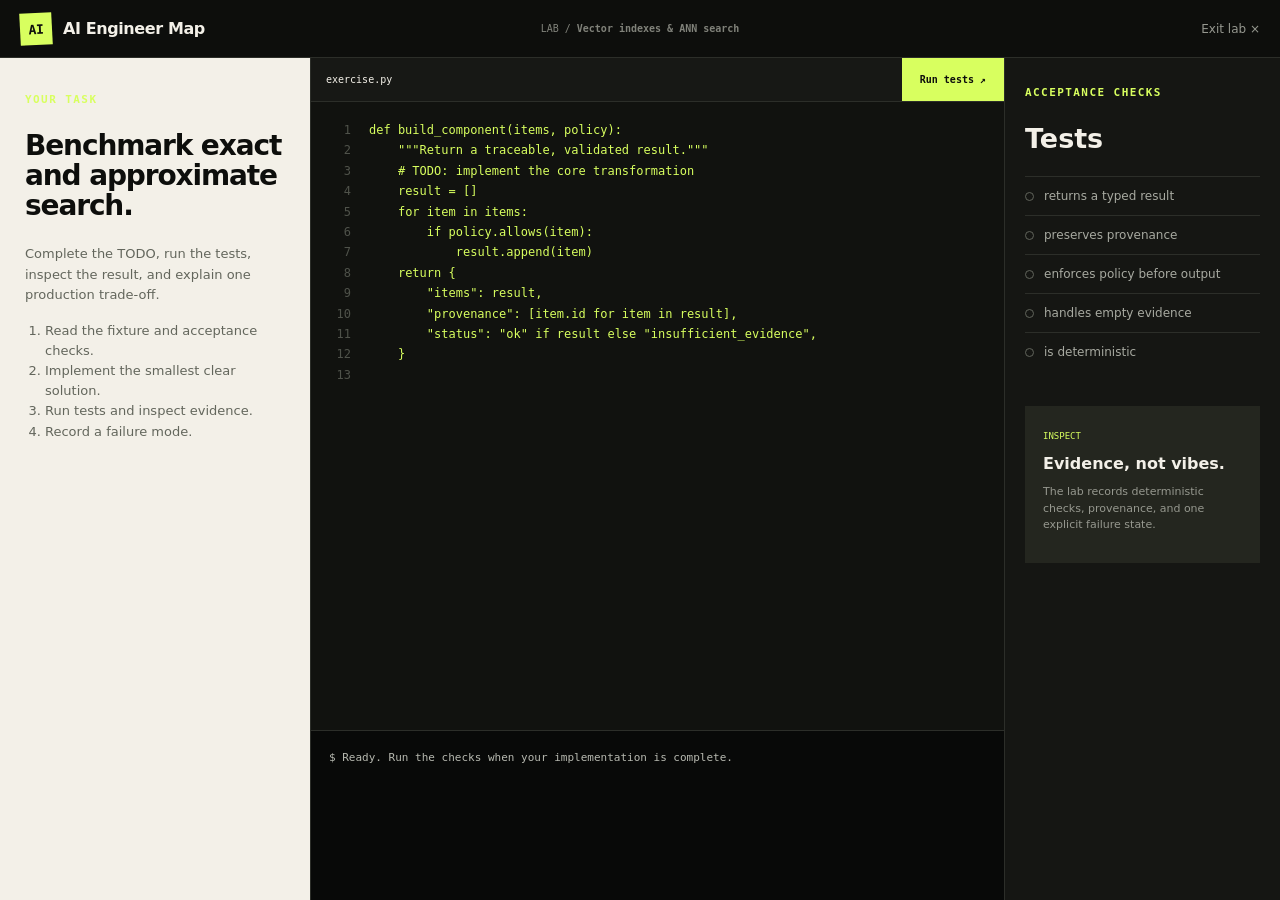
==== lab.html @ 0a9051d2 "feat: implement complete AI engineer learning experience" ====
<!doctype html><html lang="en"><head><meta charset="UTF-8"><meta name="viewport" content="width=device-width,initial-scale=1"><title>Lab · AI Engineer Map</title><link rel="stylesheet" href="assets/styles.css"><script type="module" src="assets/app.js"></script></head><body data-page="lab" class="lab-body">
<header class="lab-header"><a class="brand" href="index.html"><span class="brand-mark">AI</span><span>AI Engineer Map</span></a><span class="lab-name">LAB / <b id="lab-title">Loading…</b></span><a href="roadmap.html">Exit lab ×</a></header>
<main class="lab-workspace"><aside id="lab-task" class="lab-task"></aside><section class="editor-panel"><div class="panel-bar"><span>exercise.py</span><button id="run-tests">Run tests ↗</button></div><div class="editor-body"><div class="line-numbers">1<br>2<br>3<br>4<br>5<br>6<br>7<br>8<br>9<br>10<br>11<br>12<br>13</div><textarea id="code-editor" spellcheck="false" aria-label="Exercise code"></textarea></div><pre id="terminal" class="terminal">$ Ready. Run the checks when your implementation is complete.</pre></section><aside class="test-panel"><p class="overline">Acceptance checks</p><h2>Tests</h2><ul id="test-list"></ul><div class="evidence-card"><span>INSPECT</span><b>Evidence, not vibes.</b><p>The lab records deterministic checks, provenance, and one explicit failure state.</p></div></aside></main>
</body></html>
---- assets/styles.css ----
:root{--ink:#0d0e0c;--paper:#f3f0e8;--paper2:#e8e5dc;--acid:#d8ff5f;--muted:#96988f;--line:#2c2e29;--dark2:#161714;--coral:#ff826d;--mono:ui-monospace,SFMono-Regular,Menlo,Consolas,monospace;--sans:Inter,ui-sans-serif,system-ui,-apple-system,BlinkMacSystemFont,"Segoe UI",sans-serif;color-scheme:dark;font-family:var(--sans)}
*{box-sizing:border-box}html{scroll-behavior:smooth}body{margin:0;min-width:320px;background:var(--ink);color:var(--paper)}a{color:inherit}button,input,textarea{font:inherit}.overline,.sidebar-label{margin:0 0 18px;color:var(--acid);font:700 11px/1.3 var(--mono);letter-spacing:.13em;text-transform:uppercase}.overline.dark{color:#627523}.muted{color:#76786f}.reviewed{color:#74776d!important;font:11px var(--mono)}
.site-header{height:66px;position:sticky;top:0;z-index:50;display:flex;align-items:center;justify-content:space-between;padding:0 clamp(18px,4vw,64px);background:rgba(13,14,12,.94);border-bottom:1px solid var(--line);backdrop-filter:blur(16px)}.brand{display:flex;align-items:center;gap:11px;text-decoration:none;font-weight:760;letter-spacing:-.025em}.brand-mark{width:32px;height:32px;display:grid;place-items:center;background:var(--acid);color:var(--ink);font:900 13px var(--mono);transform:rotate(-3deg)}.site-header nav{display:flex;gap:28px}.site-header nav a{color:#a7a99f;text-decoration:none;font-size:13px}.site-header nav a:hover,.site-header nav a.active{color:var(--paper)}.menu-button{display:none;border:1px solid var(--line);background:transparent;color:var(--paper);padding:7px 10px}
.button{display:inline-flex;align-items:center;justify-content:center;min-height:46px;padding:0 19px;border:1px solid #373933;background:transparent;color:inherit;text-decoration:none;font-size:13px;font-weight:750;cursor:pointer}.button.primary{background:var(--acid);border-color:var(--acid);color:var(--ink)}.button.ghost:hover{border-color:#72756b}.button.wide{width:100%;margin-top:10px}.text-link{display:inline-block;margin-top:32px;font-weight:750;text-underline-offset:5px}
/* landing */
.hero{min-height:750px;padding:clamp(80px,10vw,135px) clamp(20px,7vw,108px) 60px;overflow:hidden}.hero-grid{display:grid;grid-template-columns:minmax(0,1.4fr) minmax(330px,.6fr);gap:50px;align-items:center}.hero h1{max-width:950px;margin:0;font-size:clamp(54px,7.6vw,112px);line-height:.89;letter-spacing:-.075em}.hero h1 em{font-style:normal;color:#93958d;font-weight:520}.hero-copy{max-width:690px;margin:34px 0 0;color:#adafa6;font-size:clamp(17px,2vw,22px);line-height:1.56}.hero-actions{display:flex;gap:10px;flex-wrap:wrap;margin-top:35px}.hero-orbit{aspect-ratio:1;position:relative;display:grid;place-items:center;border:1px solid #353730;border-radius:50%;animation:float 8s ease-in-out infinite}.hero-orbit:before,.hero-orbit:after{content:"";position:absolute;border:1px solid #2a2c27;border-radius:50%;inset:18%}.hero-orbit:after{inset:36%;background:var(--acid);border:0}.hero-orbit strong{position:relative;z-index:1;color:var(--ink);font:900 18px var(--mono)}.hero-orbit span{position:absolute;color:#7f8179;font:10px var(--mono);letter-spacing:.12em}.hero-orbit span:nth-child(1){top:5%}.hero-orbit span:nth-child(2){right:-2%;top:48%}.hero-orbit span:nth-child(4){bottom:5%}.hero-orbit span:nth-child(5){left:-2%;top:48%}@keyframes float{50%{transform:translateY(-9px) rotate(2deg)}}.stats{display:grid;grid-template-columns:repeat(4,1fr);gap:20px;margin:95px 0 0;padding:30px 0 0;border-top:1px solid var(--line)}.stats div{display:flex;flex-direction:column}.stats dt{font:750 clamp(28px,4vw,48px)/1 var(--mono)}.stats dd{margin:9px 0 0;color:#777970;font-size:12px}
.home-map{padding:100px clamp(20px,7vw,108px);background:var(--paper);color:var(--ink)}.home-map>header{display:grid;grid-template-columns:1.2fr .8fr;column-gap:80px}.home-map h2,.learning-contract h2{margin:0;font-size:clamp(42px,5.5vw,76px);line-height:.95;letter-spacing:-.06em}.home-map>header>p:last-child{margin:35px 0 0;color:#666960;font-size:17px;line-height:1.6}.track-preview{margin-top:62px;border-top:1px solid #b9bbb2}.preview-row{display:grid;grid-template-columns:55px 1fr auto;align-items:center;gap:20px;padding:16px 0;border-bottom:1px solid #c9cac2;text-decoration:none}.preview-row:hover{background:#eae7de}.preview-index{font:11px var(--mono);color:#7a7d73}.preview-row b{font-size:18px}.preview-row small{display:block;margin-top:3px;color:#7b7e74}.preview-count{font:12px var(--mono);color:#666a5e}.learning-contract{display:grid;grid-template-columns:.8fr 1.2fr;gap:90px;padding:100px clamp(20px,7vw,108px);background:var(--acid);color:var(--ink)}.learning-contract ol{list-style:none;margin:0;padding:0;border-top:1px solid rgba(13,14,12,.3)}.learning-contract li{display:grid;grid-template-columns:60px 1fr;padding:18px 0;border-bottom:1px solid rgba(13,14,12,.3)}.learning-contract li>span{color:#5d6e23;font:12px var(--mono)}.learning-contract b{font-size:20px}.learning-contract p{margin:5px 0;color:#53602e}footer{display:flex;justify-content:space-between;padding:30px clamp(20px,4vw,64px);color:#797b73;font-size:12px;border-top:1px solid var(--line)}
/* roadmap */
.roadmap-page{min-height:calc(100vh - 66px);background:var(--paper);color:var(--ink)}.roadmap-toolbar{display:grid;grid-template-columns:1fr auto;gap:22px;padding:36px clamp(18px,4vw,58px) 24px;border-bottom:1px solid #cacbc3}.roadmap-toolbar h1{margin:0;font-size:clamp(36px,5vw,66px);line-height:.95;letter-spacing:-.055em}.roadmap-toolbar>div:first-child>p:last-child{max-width:700px;color:#6d7066}.map-progress{min-width:180px;align-self:center}.map-progress span{display:flex;justify-content:space-between;color:#73766c;font:11px var(--mono)}.progress{height:4px;margin-top:10px;background:#d4d3ca;overflow:hidden}.progress i{display:block;height:100%;background:var(--acid);transition:width .3s}.roadmap-toolbar .map-progress .progress i{background:#536619}.search{height:46px;display:flex;align-items:center;gap:9px;padding:0 14px;background:#fff;border:1px solid #c8c9c0}.search input{width:100%;border:0;outline:0;background:transparent;color:var(--ink)}.filter-row{display:flex;gap:7px;flex-wrap:wrap;align-items:center}.chip{padding:8px 10px;border:1px solid #c3c5bb;background:transparent;color:#55584f;font-size:11px;cursor:pointer}.chip[aria-pressed=true]{background:var(--ink);color:var(--paper);border-color:var(--ink)}.check{grid-column:1/-1;color:#66695f;font-size:12px}.check input{accent-color:#5e731b}.roadmap-workspace{display:grid;grid-template-columns:minmax(0,1fr) 335px;align-items:start}.roadmap-grid{display:flex;gap:12px;min-height:680px;padding:24px;overflow-x:auto}.lane{width:230px;min-width:230px}.lane>header{min-height:100px;padding:14px;background:#deddd4;border-top:4px solid var(--track)}.lane>header span{color:#74776d;font:9px var(--mono);text-transform:uppercase}.lane>header h2{margin:10px 0 0;font-size:18px;line-height:1.08}.topic-card{width:100%;min-height:107px;display:flex;flex-direction:column;align-items:flex-start;margin-top:8px;padding:13px;text-align:left;background:#fbfaf4;color:var(--ink);border:1px solid #d0d1c8;cursor:pointer}.topic-card:hover,.topic-card.is-selected{border-color:#1b1c18;box-shadow:inset 3px 0 var(--track)}.topic-card.is-done{background:#eef5d5}.topic-card.is-locked{opacity:.53}.topic-card .topic-status{color:#7d8075;font:8px var(--mono);text-transform:uppercase}.topic-card b{margin:14px 0 8px;font-size:14px;line-height:1.25}.topic-card small{margin-top:auto;color:#7d8075;font:10px var(--mono)}.concept-inspector{position:sticky;top:66px;min-height:calc(100vh - 66px);padding:30px 26px;background:var(--ink);color:var(--paper)}.inspector-top{display:flex;justify-content:space-between;color:#777a71;font:10px var(--mono)}.concept-inspector h2{margin:24px 0 14px;font-size:34px;line-height:1.02;letter-spacing:-.04em}.concept-inspector>p{color:#a6a89f;line-height:1.55}.concept-inspector h3{margin:28px 0 11px;color:#76796f;font:10px var(--mono);text-transform:uppercase;letter-spacing:.1em}.check-list{list-style:none;margin:0;padding:0}.check-list li{padding:7px 0 7px 22px;position:relative;color:#d0cec5;font-size:13px}.check-list li:before{content:"✓";position:absolute;left:0;color:var(--acid)}.mini-links{display:flex;gap:6px;flex-wrap:wrap}.mini-links a,.mini-links span{padding:6px 8px;border:1px solid #3a3c36;color:#b5b7ae;text-decoration:none;font-size:10px}.inspector-actions{display:grid;gap:8px;margin-top:30px}
/* concept */
.three-column{display:grid;grid-template-columns:235px minmax(0,1fr) 270px;min-height:calc(100vh - 66px);background:var(--paper);color:var(--ink)}.track-sidebar{padding:32px 18px;background:var(--ink);color:var(--paper)}.back-link{display:inline-block;margin-bottom:38px;color:#999b92;text-decoration:none;font-size:12px}.sidebar-label{color:#696c63}.track-sidebar nav,.lesson-sidebar nav{display:flex;flex-direction:column}.track-sidebar nav a{display:flex;gap:10px;align-items:center;padding:10px;color:#8e9087;text-decoration:none;font-size:12px}.track-sidebar nav a.active{background:#20211d;color:var(--paper)}.track-sidebar i{width:7px;height:7px;border-radius:50%;background:var(--dot)}.concept-content{max-width:900px;padding:52px clamp(28px,5vw,84px) 100px}.concept-breadcrumb{display:flex;justify-content:space-between;margin-bottom:70px;color:#777a70;font:10px var(--mono)}.concept-breadcrumb a{text-decoration:none}.concept-content h1{max-width:800px;margin:0;font-size:clamp(54px,7vw,94px);line-height:.9;letter-spacing:-.07em}.lede{max-width:760px;margin:27px 0 0;color:#61645b;font-size:20px;line-height:1.58}.mechanism-visual{display:flex;align-items:center;justify-content:center;gap:16px;margin:60px 0;padding:54px 20px;background:#e4e2d9;border:1px solid #cdcec5}.mechanism-visual span{font:9px var(--mono);color:#74776e}.mechanism-visual strong{max-width:240px;padding:18px;background:var(--track);text-align:center}.mechanism-visual i{width:60px;height:1px;background:#999b92}.concept-content section{margin-top:68px}.concept-content section h2,.lesson-article section h2{font-size:32px;letter-spacing:-.04em}.outcome-grid{display:grid;grid-template-columns:repeat(2,1fr);gap:10px}.outcome-grid article{padding:22px;background:#e6e4db}.outcome-grid span{color:#767a6e;font:10px var(--mono)}.outcome-grid p{margin:15px 0 0;font-weight:700}.exercise-callout{padding:22px;border-left:4px solid var(--acid);background:#171815;color:var(--paper)}.exercise-callout span{color:var(--acid);font:9px var(--mono)}.exercise-callout p{font-size:18px}.exercise-callout a{color:var(--acid);font-size:12px}.reference-list{padding-left:20px;line-height:2}.reference-list a{text-underline-offset:4px}.context-rail{padding:52px 22px;border-left:1px solid #d1d1c8}.context-rail>strong{display:block;font:34px var(--mono)}.context-rail h3{margin:36px 0 10px;color:#767a70;font:10px var(--mono);text-transform:uppercase}.rail-link{display:flex;justify-content:space-between;padding:12px 0;border-top:1px solid #d0d1c8;text-decoration:none;font-size:12px}
/* lesson */
.lesson-layout{display:grid;grid-template-columns:235px minmax(0,1fr) 230px;min-height:calc(100vh - 66px);background:var(--paper);color:var(--ink)}.lesson-sidebar{padding:32px 16px;background:#171815;color:var(--paper)}.lesson-sidebar nav a{padding:10px;color:#82857b;text-decoration:none;font-size:11px;line-height:1.3}.lesson-sidebar nav a span{display:inline-block;width:28px;font:9px var(--mono)}.lesson-sidebar nav a.active{background:#272821;color:var(--paper);border-left:3px solid var(--acid)}.lesson-article{width:min(760px,100%);padding:65px clamp(28px,5vw,78px) 100px;margin:auto}.lesson-article h1{margin:0;font-size:clamp(50px,6vw,82px);line-height:.92;letter-spacing:-.065em}.lesson-meta{display:flex;gap:8px;flex-wrap:wrap;margin:28px 0 55px}.lesson-meta span{padding:6px 8px;border:1px solid #c8c9bf;color:#6c6f65;font:9px var(--mono);text-transform:uppercase}.lesson-article section{margin:60px 0;scroll-margin-top:90px}.lesson-article section p,.lesson-article section li{color:#565950;line-height:1.72}.lesson-article blockquote{margin:28px 0;padding:20px;border-left:4px solid #8fa93a;background:#e6e4da;font-weight:650;line-height:1.55}.lesson-article pre{overflow:auto;padding:20px;background:#171815;color:#d9ff65;font:12px/1.65 var(--mono)}.production-grid{display:grid;grid-template-columns:repeat(3,1fr);gap:8px}.production-grid article{padding:16px;background:#e3e1d8}.production-grid p{font-size:12px}.lesson-article details{padding:16px 0;border-top:1px solid #cccdc4}.lesson-article summary{cursor:pointer;font-weight:700}.next-lesson{display:flex;flex-direction:column;padding:25px;background:var(--acid);text-decoration:none}.next-lesson span{font:10px var(--mono)}.next-lesson b{margin-top:8px;font-size:23px}.lesson-toc{position:sticky;top:66px;align-self:start;padding:50px 24px}.lesson-toc .overline{color:#74776e}.lesson-toc>a{display:block;padding:7px 0;color:#6d7066;text-decoration:none;font:10px var(--mono);text-transform:capitalize}.lesson-toc>a:hover{color:var(--ink)}
/* lab */
.lab-body{overflow:hidden}.lab-header{height:58px;display:grid;grid-template-columns:1fr auto 1fr;align-items:center;padding:0 20px;border-bottom:1px solid var(--line)}.lab-header>a:last-child{justify-self:end;color:#95978f;text-decoration:none;font-size:12px}.lab-name{color:#80827a;font:10px var(--mono)}.lab-workspace{display:grid;grid-template-columns:310px minmax(420px,1fr) 275px;height:calc(100vh - 58px)}.lab-task{overflow:auto;padding:30px 25px;background:var(--paper);color:var(--ink)}.lab-task h1{font-size:28px;line-height:1.08;letter-spacing:-.04em}.lab-task>p,.lab-task li{color:#63665c;line-height:1.55;font-size:13px}.lab-task ol{padding-left:20px}.editor-panel{display:grid;grid-template-rows:44px minmax(0,1fr) 170px;border-left:1px solid var(--line);border-right:1px solid var(--line);min-width:0}.panel-bar{display:flex;align-items:center;justify-content:space-between;padding-left:15px;background:#171815;border-bottom:1px solid var(--line);font:10px var(--mono)}.panel-bar button{height:100%;border:0;padding:0 18px;background:var(--acid);color:var(--ink);font-weight:800;cursor:pointer}.editor-body{display:grid;grid-template-columns:40px 1fr;min-height:0;background:#11120f}.line-numbers{padding-top:18px;color:#4f524a;text-align:right;font:12px/1.7 var(--mono)}#code-editor{width:100%;height:100%;resize:none;padding:18px;border:0;outline:0;background:transparent;color:#d8ff5f;font:12px/1.7 var(--mono);tab-size:4}.terminal{margin:0;padding:18px;overflow:auto;background:#080908;border-top:1px solid var(--line);color:#b7b9b0;font:11px/1.55 var(--mono)}.test-panel{padding:28px 20px;background:#151613}.test-panel h2{font-size:27px}.test-panel ul{list-style:none;margin:0;padding:0}.test-panel li{display:flex;gap:10px;padding:12px 0;border-top:1px solid #2c2e29;color:#a8aaa1;font-size:12px}.test-panel li i{width:9px;height:9px;margin-top:3px;border:1px solid #61645b;border-radius:50%}.test-panel li.pass{color:var(--paper)}.test-panel li.pass i{background:var(--acid);border-color:var(--acid);box-shadow:0 0 0 3px rgba(216,255,95,.12)}.evidence-card{margin-top:35px;padding:18px;background:#24261f}.evidence-card span{color:var(--acid);font:9px var(--mono)}.evidence-card b{display:block;margin-top:11px}.evidence-card p{color:#96988f;font-size:11px;line-height:1.5}.fatal{padding:100px}
@media(max-width:1050px){.hero-grid{grid-template-columns:1fr}.hero-orbit{display:none}.roadmap-workspace{grid-template-columns:1fr}.concept-inspector{position:relative;top:0;min-height:0}.three-column,.lesson-layout{grid-template-columns:190px 1fr}.context-rail,.lesson-toc{display:none}.lab-workspace{grid-template-columns:250px 1fr}.test-panel{display:none}}
@media(max-width:720px){.menu-button{display:block}.site-header nav{display:none;position:absolute;top:65px;left:0;right:0;flex-direction:column;padding:20px;background:var(--ink)}.menu-open .site-header nav{display:flex}.hero{padding-top:80px}.hero h1{font-size:54px}.stats{grid-template-columns:repeat(2,1fr)}.home-map>header,.learning-contract{grid-template-columns:1fr}.home-map>header{row-gap:15px}.learning-contract{gap:45px}.preview-row{grid-template-columns:35px 1fr}.preview-count{display:none}.roadmap-toolbar{grid-template-columns:1fr}.map-progress{min-width:0}.filter-row{max-height:80px;overflow:auto}.three-column,.lesson-layout{display:block}.track-sidebar,.lesson-sidebar{display:none}.concept-content,.lesson-article{padding:40px 22px 80px}.concept-breadcrumb{margin-bottom:45px}.concept-content h1,.lesson-article h1{font-size:50px}.outcome-grid,.production-grid{grid-template-columns:1fr}.lab-body{overflow:auto}.lab-header{grid-template-columns:1fr auto}.lab-name{display:none}.lab-workspace{display:block;height:auto}.lab-task{min-height:430px}.editor-panel{height:720px}.stats{margin-top:65px}}
@media(prefers-reduced-motion:reduce){html{scroll-behavior:auto}.hero-orbit{animation:none}.progress i{transition:none}}
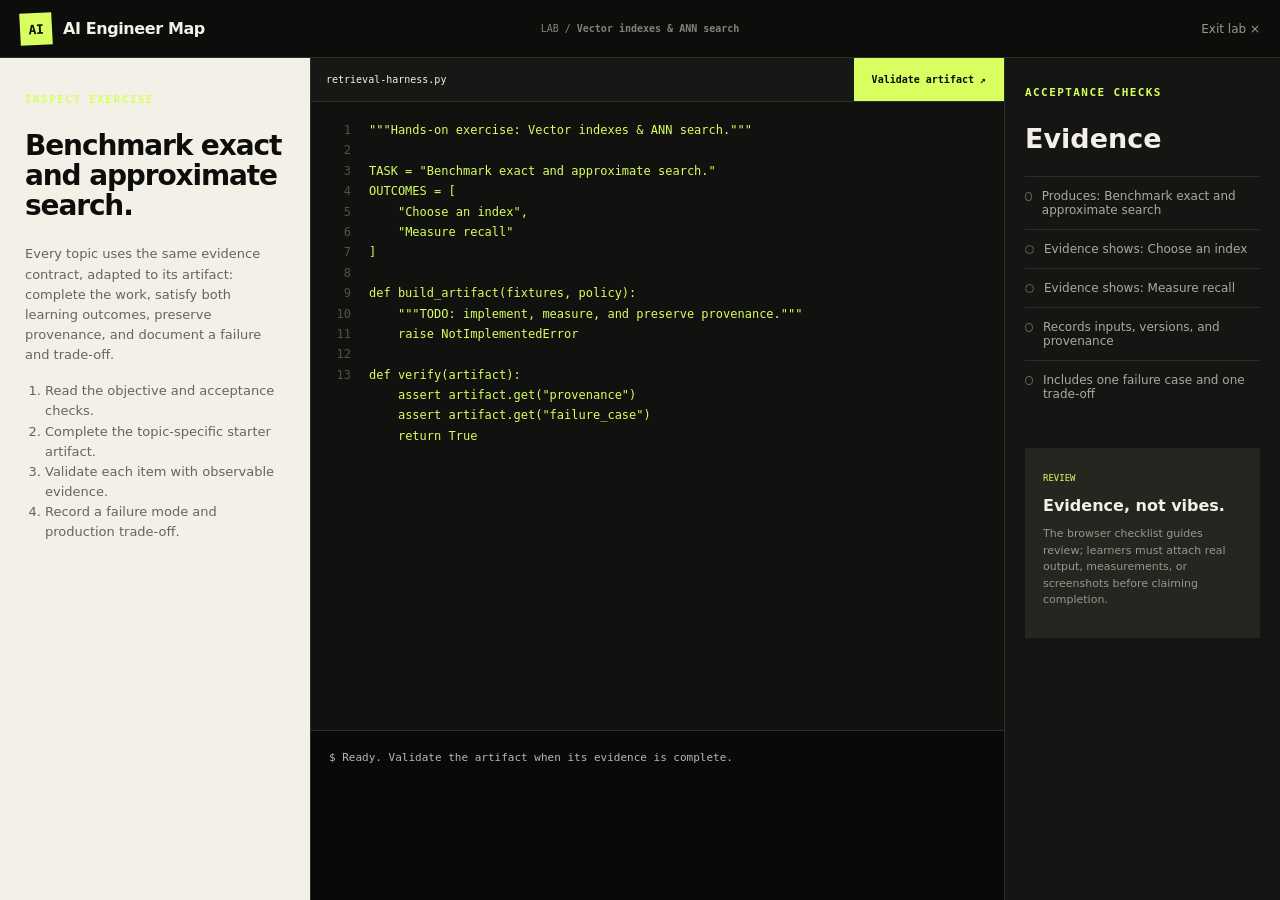
==== commit 780edee8: "feat: deepen curriculum and hands-on coverage" ====
--- a/lab.html
+++ b/lab.html
@@ -1,4 +1,4 @@
 <!doctype html><html lang="en"><head><meta charset="UTF-8"><meta name="viewport" content="width=device-width,initial-scale=1"><title>Lab · AI Engineer Map</title><link rel="stylesheet" href="assets/styles.css"><script type="module" src="assets/app.js"></script></head><body data-page="lab" class="lab-body">
 <header class="lab-header"><a class="brand" href="index.html"><span class="brand-mark">AI</span><span>AI Engineer Map</span></a><span class="lab-name">LAB / <b id="lab-title">Loading…</b></span><a href="roadmap.html">Exit lab ×</a></header>
-<main class="lab-workspace"><aside id="lab-task" class="lab-task"></aside><section class="editor-panel"><div class="panel-bar"><span>exercise.py</span><button id="run-tests">Run tests ↗</button></div><div class="editor-body"><div class="line-numbers">1<br>2<br>3<br>4<br>5<br>6<br>7<br>8<br>9<br>10<br>11<br>12<br>13</div><textarea id="code-editor" spellcheck="false" aria-label="Exercise code"></textarea></div><pre id="terminal" class="terminal">$ Ready. Run the checks when your implementation is complete.</pre></section><aside class="test-panel"><p class="overline">Acceptance checks</p><h2>Tests</h2><ul id="test-list"></ul><div class="evidence-card"><span>INSPECT</span><b>Evidence, not vibes.</b><p>The lab records deterministic checks, provenance, and one explicit failure state.</p></div></aside></main>
+<main class="lab-workspace"><aside id="lab-task" class="lab-task"></aside><section class="editor-panel"><div class="panel-bar"><span id="editor-filename">artifact</span><button id="run-tests">Validate artifact ↗</button></div><div class="editor-body"><div class="line-numbers">1<br>2<br>3<br>4<br>5<br>6<br>7<br>8<br>9<br>10<br>11<br>12<br>13</div><textarea id="code-editor" spellcheck="false" aria-label="Exercise artifact"></textarea></div><pre id="terminal" class="terminal">$ Ready. Validate the artifact when its evidence is complete.</pre></section><aside class="test-panel"><p class="overline">Acceptance checks</p><h2>Evidence</h2><ul id="test-list"></ul><div class="evidence-card"><span>REVIEW</span><b>Evidence, not vibes.</b><p>The browser checklist guides review; learners must attach real output, measurements, or screenshots before claiming completion.</p></div></aside></main>
 </body></html>
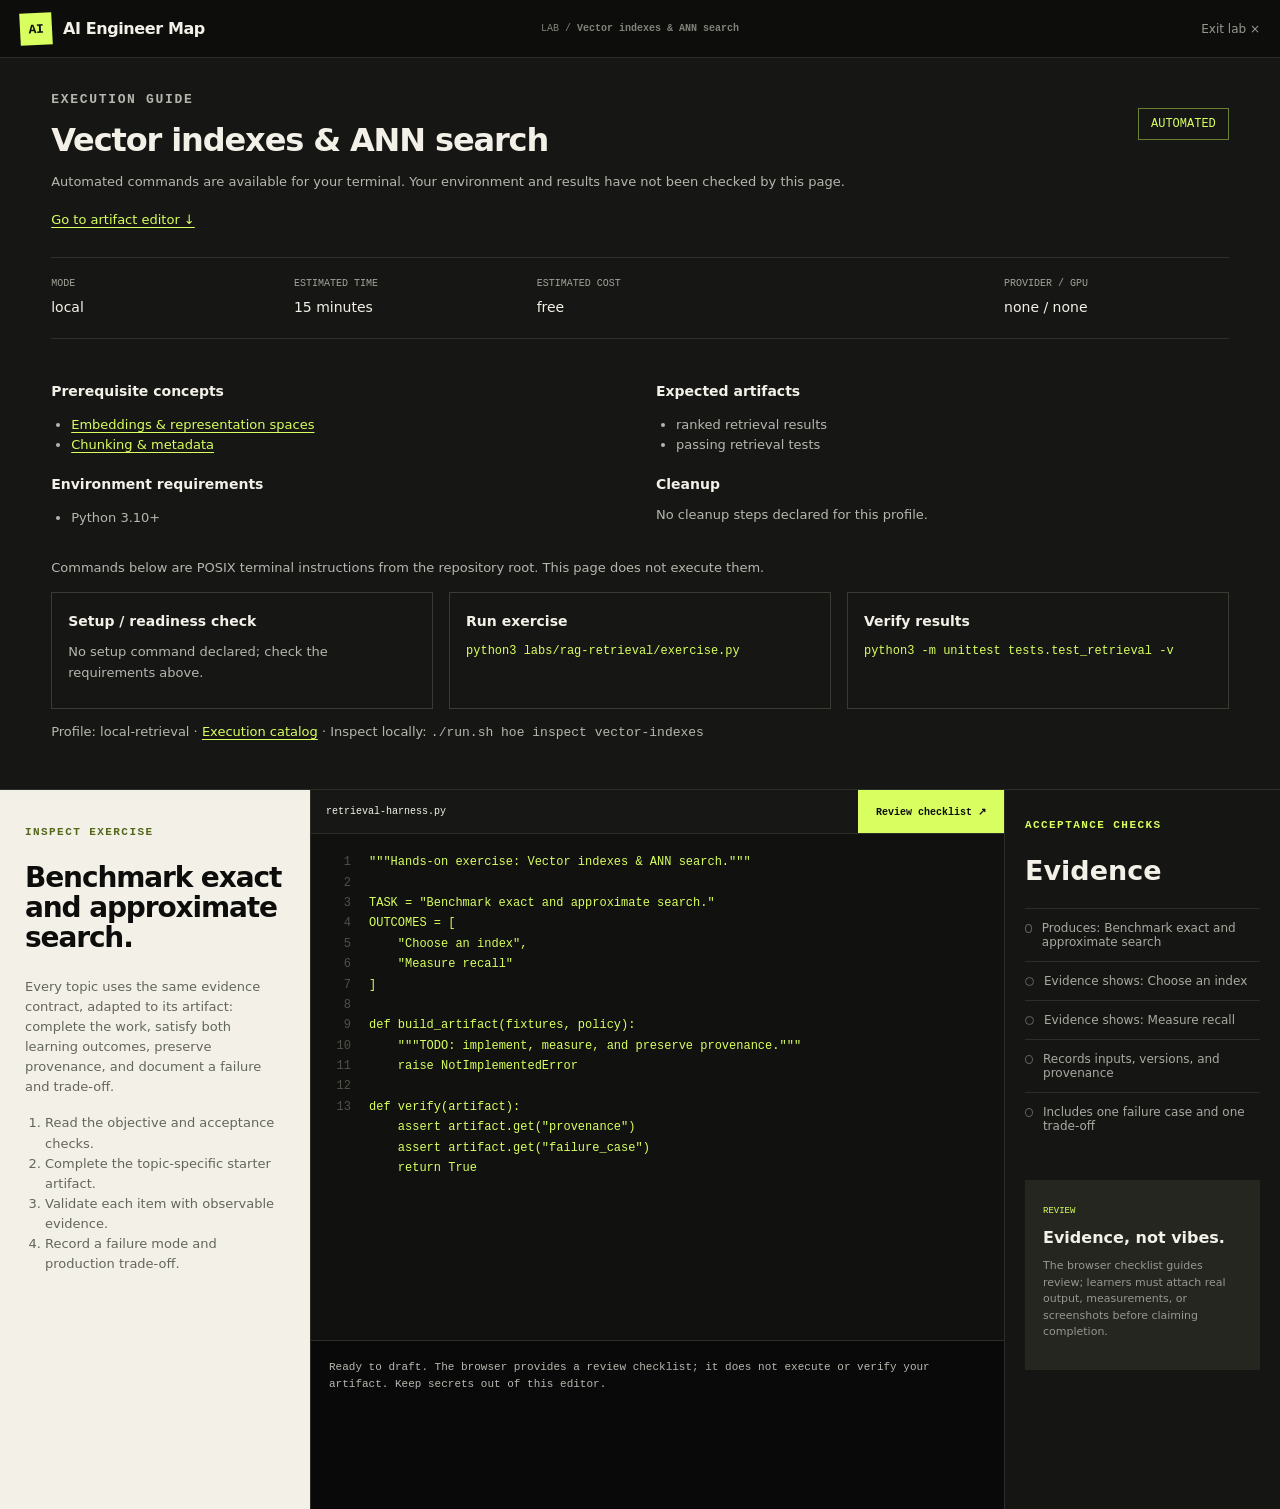
==== commit 19789998: "feat(labs): show catalog execution instructions" ====
--- a/lab.html
+++ b/lab.html
@@ -1,4 +1,4 @@
 <!doctype html><html lang="en"><head><meta charset="UTF-8"><meta name="viewport" content="width=device-width,initial-scale=1"><title>Lab · AI Engineer Map</title><link rel="stylesheet" href="assets/styles.css"><script type="module" src="assets/app.js"></script></head><body data-page="lab" class="lab-body">
 <header class="lab-header"><a class="brand" href="index.html"><span class="brand-mark">AI</span><span>AI Engineer Map</span></a><span class="lab-name">LAB / <b id="lab-title">Loading…</b></span><a href="roadmap.html">Exit lab ×</a></header>
-<main class="lab-workspace"><aside id="lab-task" class="lab-task"></aside><section class="editor-panel"><div class="panel-bar"><span id="editor-filename">artifact</span><button id="run-tests">Validate artifact ↗</button></div><div class="editor-body"><div class="line-numbers">1<br>2<br>3<br>4<br>5<br>6<br>7<br>8<br>9<br>10<br>11<br>12<br>13</div><textarea id="code-editor" spellcheck="false" aria-label="Exercise artifact"></textarea></div><pre id="terminal" class="terminal">$ Ready. Validate the artifact when its evidence is complete.</pre></section><aside class="test-panel"><p class="overline">Acceptance checks</p><h2>Evidence</h2><ul id="test-list"></ul><div class="evidence-card"><span>REVIEW</span><b>Evidence, not vibes.</b><p>The browser checklist guides review; learners must attach real output, measurements, or screenshots before claiming completion.</p></div></aside></main>
+<main><section id="lab-execution" class="lab-execution" aria-label="Lab execution instructions" aria-busy="true"><p role="status">Loading execution instructions…</p></section><div class="lab-workspace"><aside id="lab-task" class="lab-task"></aside><section class="editor-panel" aria-label="Artifact editor"><div class="panel-bar"><span id="editor-filename">artifact</span><button id="run-tests">Review checklist ↗</button></div><div class="editor-body"><div class="line-numbers" aria-hidden="true">1<br>2<br>3<br>4<br>5<br>6<br>7<br>8<br>9<br>10<br>11<br>12<br>13</div><textarea id="code-editor" spellcheck="false" aria-label="Exercise artifact"></textarea></div><pre id="terminal" class="terminal" role="status">Ready to draft. The browser provides a review checklist; it does not execute or verify your artifact. Keep secrets out of this editor.</pre></section><aside class="test-panel"><p class="overline">Acceptance checks</p><h2>Evidence</h2><ul id="test-list"></ul><div class="evidence-card"><span>REVIEW</span><b>Evidence, not vibes.</b><p>The browser checklist guides review; learners must attach real output, measurements, or screenshots before claiming completion.</p></div></aside></div></main>
 </body></html>
--- a/assets/styles.css
+++ b/assets/styles.css
@@ -7,6 +7,31 @@
 .home-map{padding:100px clamp(20px,7vw,108px);background:var(--paper);color:var(--ink)}.home-map>header{display:grid;grid-template-columns:1.2fr .8fr;column-gap:80px}.home-map h2,.learning-contract h2{margin:0;font-size:clamp(42px,5.5vw,76px);line-height:.95;letter-spacing:-.06em}.home-map>header>p:last-child{margin:35px 0 0;color:#666960;font-size:17px;line-height:1.6}.track-preview{margin-top:62px;border-top:1px solid #b9bbb2}.preview-row{display:grid;grid-template-columns:55px 1fr auto;align-items:center;gap:20px;padding:16px 0;border-bottom:1px solid #c9cac2;text-decoration:none}.preview-row:hover{background:#eae7de}.preview-index{font:11px var(--mono);color:#7a7d73}.preview-row b{font-size:18px}.preview-row small{display:block;margin-top:3px;color:#7b7e74}.preview-count{font:12px var(--mono);color:#666a5e}.learning-contract{display:grid;grid-template-columns:.8fr 1.2fr;gap:90px;padding:100px clamp(20px,7vw,108px);background:var(--acid);color:var(--ink)}.learning-contract ol{list-style:none;margin:0;padding:0;border-top:1px solid rgba(13,14,12,.3)}.learning-contract li{display:grid;grid-template-columns:60px 1fr;padding:18px 0;border-bottom:1px solid rgba(13,14,12,.3)}.learning-contract li>span{color:#5d6e23;font:12px var(--mono)}.learning-contract b{font-size:20px}.learning-contract p{margin:5px 0;color:#53602e}footer{display:flex;justify-content:space-between;padding:30px clamp(20px,4vw,64px);color:#797b73;font-size:12px;border-top:1px solid var(--line)}
 /* roadmap */
 .roadmap-page{min-height:calc(100vh - 66px);background:var(--paper);color:var(--ink)}.roadmap-toolbar{display:grid;grid-template-columns:1fr auto;gap:22px;padding:36px clamp(18px,4vw,58px) 24px;border-bottom:1px solid #cacbc3}.roadmap-toolbar h1{margin:0;font-size:clamp(36px,5vw,66px);line-height:.95;letter-spacing:-.055em}.roadmap-toolbar>div:first-child>p:last-child{max-width:700px;color:#6d7066}.map-progress{min-width:180px;align-self:center}.map-progress span{display:flex;justify-content:space-between;color:#73766c;font:11px var(--mono)}.progress{height:4px;margin-top:10px;background:#d4d3ca;overflow:hidden}.progress i{display:block;height:100%;background:var(--acid);transition:width .3s}.roadmap-toolbar .map-progress .progress i{background:#536619}.search{height:46px;display:flex;align-items:center;gap:9px;padding:0 14px;background:#fff;border:1px solid #c8c9c0}.search input{width:100%;border:0;outline:0;background:transparent;color:var(--ink)}.filter-row{display:flex;gap:7px;flex-wrap:wrap;align-items:center}.chip{padding:8px 10px;border:1px solid #c3c5bb;background:transparent;color:#55584f;font-size:11px;cursor:pointer}.chip[aria-pressed=true]{background:var(--ink);color:var(--paper);border-color:var(--ink)}.check{grid-column:1/-1;color:#66695f;font-size:12px}.check input{accent-color:#5e731b}.roadmap-workspace{display:grid;grid-template-columns:minmax(0,1fr) 335px;align-items:start}.roadmap-grid{display:flex;gap:12px;min-height:680px;padding:24px;overflow-x:auto}.lane{width:230px;min-width:230px}.lane>header{min-height:100px;padding:14px;background:#deddd4;border-top:4px solid var(--track)}.lane>header span{color:#74776d;font:9px var(--mono);text-transform:uppercase}.lane>header h2{margin:10px 0 0;font-size:18px;line-height:1.08}.topic-card{width:100%;min-height:107px;display:flex;flex-direction:column;align-items:flex-start;margin-top:8px;padding:13px;text-align:left;background:#fbfaf4;color:var(--ink);border:1px solid #d0d1c8;cursor:pointer}.topic-card:hover,.topic-card.is-selected{border-color:#1b1c18;box-shadow:inset 3px 0 var(--track)}.topic-card.is-done{background:#eef5d5}.topic-card.is-locked{opacity:.53}.topic-card .topic-status{color:#7d8075;font:8px var(--mono);text-transform:uppercase}.topic-card b{margin:14px 0 8px;font-size:14px;line-height:1.25}.topic-card small{margin-top:auto;color:#7d8075;font:10px var(--mono)}.concept-inspector{position:sticky;top:66px;min-height:calc(100vh - 66px);padding:30px 26px;background:var(--ink);color:var(--paper)}.inspector-top{display:flex;justify-content:space-between;color:#777a71;font:10px var(--mono)}.concept-inspector h2{margin:24px 0 14px;font-size:34px;line-height:1.02;letter-spacing:-.04em}.concept-inspector>p{color:#a6a89f;line-height:1.55}.concept-inspector h3{margin:28px 0 11px;color:#76796f;font:10px var(--mono);text-transform:uppercase;letter-spacing:.1em}.check-list{list-style:none;margin:0;padding:0}.check-list li{padding:7px 0 7px 22px;position:relative;color:#d0cec5;font-size:13px}.check-list li:before{content:"✓";position:absolute;left:0;color:var(--acid)}.mini-links{display:flex;gap:6px;flex-wrap:wrap}.mini-links a,.mini-links span{padding:6px 8px;border:1px solid #3a3c36;color:#b5b7ae;text-decoration:none;font-size:10px}.inspector-actions{display:grid;gap:8px;margin-top:30px}
+/* Selected-topic dependency graph: text buttons carry the same relationships as the edges. */
+.dependency-panel{padding:24px clamp(18px,4vw,58px);border-bottom:1px solid #cacbc3;min-width:0}
+.dependency-panel h2{margin:0;font-size:24px;letter-spacing:-.03em}
+.dependency-panel>p{max-width:850px;color:#55584f;font-size:13px;line-height:1.6}
+#roadmap-status{font:11px/1.6 var(--mono)}
+.dependency-scroll{overflow:auto;padding:5px;max-height:440px}
+.dependency-graph{position:relative;display:grid;grid-template-columns:repeat(3,minmax(170px,1fr));gap:48px;min-width:650px;isolation:isolate}
+.dependency-graph:empty{display:none}
+.dependency-column{min-width:0;z-index:1;pointer-events:none}
+.dependency-column h3{margin:0 0 16px;color:#55584f;font:11px var(--mono);text-transform:uppercase}
+.dependency-column>p{font-size:13px;line-height:1.5}
+.dependency-node{display:flex;flex-direction:column;gap:8px;width:100%;min-height:72px;margin-bottom:12px;padding:14px;background:#fbfaf4;border:1px solid #8b8e80;color:var(--ink);text-align:left;cursor:pointer;pointer-events:auto}
+.dependency-node span{font-size:14px;font-weight:700;overflow-wrap:anywhere}
+.dependency-node small{color:#55584f;font:10px/1.4 var(--mono)}
+.dependency-node.is-current{background:var(--acid);border-color:#536619}
+.dependency-node:hover{border-color:var(--ink)}
+.dependency-edges{position:absolute;inset:0;width:100%;height:100%;overflow:visible;pointer-events:none;z-index:0}
+.dependency-edges g path{fill:none;stroke:#536619;stroke-width:2}
+.dependency-edges marker path{fill:#536619}
+.roadmap-page button:focus-visible,.roadmap-page a:focus-visible{outline:3px solid #577014;outline-offset:3px}
+.roadmap-page .concept-inspector :focus-visible{outline-color:var(--acid)}
+.search:focus-within{outline:3px solid #577014;outline-offset:3px}
+.roadmap-workspace>*{min-width:0}
+.topic-card{scroll-margin-top:80px}
+.topic-card.is-locked{opacity:1;border-style:dashed}
 /* concept */
 .three-column{display:grid;grid-template-columns:235px minmax(0,1fr) 270px;min-height:calc(100vh - 66px);background:var(--paper);color:var(--ink)}.track-sidebar{padding:32px 18px;background:var(--ink);color:var(--paper)}.back-link{display:inline-block;margin-bottom:38px;color:#999b92;text-decoration:none;font-size:12px}.sidebar-label{color:#696c63}.track-sidebar nav,.lesson-sidebar nav{display:flex;flex-direction:column}.track-sidebar nav a{display:flex;gap:10px;align-items:center;padding:10px;color:#8e9087;text-decoration:none;font-size:12px}.track-sidebar nav a.active{background:#20211d;color:var(--paper)}.track-sidebar i{width:7px;height:7px;border-radius:50%;background:var(--dot)}.concept-content{max-width:900px;padding:52px clamp(28px,5vw,84px) 100px}.concept-breadcrumb{display:flex;justify-content:space-between;margin-bottom:70px;color:#777a70;font:10px var(--mono)}.concept-breadcrumb a{text-decoration:none}.concept-content h1{max-width:800px;margin:0;font-size:clamp(54px,7vw,94px);line-height:.9;letter-spacing:-.07em}.lede{max-width:760px;margin:27px 0 0;color:#61645b;font-size:20px;line-height:1.58}.mechanism-visual{display:flex;align-items:center;justify-content:center;gap:16px;margin:60px 0;padding:54px 20px;background:#e4e2d9;border:1px solid #cdcec5}.mechanism-visual span{font:9px var(--mono);color:#74776e}.mechanism-visual strong{max-width:240px;padding:18px;background:var(--track);text-align:center}.mechanism-visual i{width:60px;height:1px;background:#999b92}.concept-content section{margin-top:68px}.concept-content section h2,.lesson-article section h2{font-size:32px;letter-spacing:-.04em}.outcome-grid{display:grid;grid-template-columns:repeat(2,1fr);gap:10px}.outcome-grid article{padding:22px;background:#e6e4db}.outcome-grid span{color:#767a6e;font:10px var(--mono)}.outcome-grid p{margin:15px 0 0;font-weight:700}.exercise-callout{padding:22px;border-left:4px solid var(--acid);background:#171815;color:var(--paper)}.exercise-callout span{color:var(--acid);font:9px var(--mono)}.exercise-callout p{font-size:18px}.exercise-callout a{color:var(--acid);font-size:12px}.reference-list{padding-left:20px;line-height:2}.reference-list a{text-underline-offset:4px}.context-rail{padding:52px 22px;border-left:1px solid #d1d1c8}.context-rail>strong{display:block;font:34px var(--mono)}.context-rail h3{margin:36px 0 10px;color:#767a70;font:10px var(--mono);text-transform:uppercase}.rail-link{display:flex;justify-content:space-between;padding:12px 0;border-top:1px solid #d0d1c8;text-decoration:none;font-size:12px}
 /* lesson */
@@ -16,3 +41,37 @@
 @media(max-width:1050px){.hero-grid{grid-template-columns:1fr}.hero-orbit{display:none}.roadmap-workspace{grid-template-columns:1fr}.concept-inspector{position:relative;top:0;min-height:0}.three-column,.lesson-layout{grid-template-columns:190px 1fr}.context-rail,.lesson-toc{display:none}.lab-workspace{grid-template-columns:250px 1fr}.test-panel{display:none}}
 @media(max-width:720px){.menu-button{display:block}.site-header nav{display:none;position:absolute;top:65px;left:0;right:0;flex-direction:column;padding:20px;background:var(--ink)}.menu-open .site-header nav{display:flex}.hero{padding-top:80px}.hero h1{font-size:54px}.stats{grid-template-columns:repeat(2,1fr)}.home-map>header,.learning-contract{grid-template-columns:1fr}.home-map>header{row-gap:15px}.learning-contract{gap:45px}.preview-row{grid-template-columns:35px 1fr}.preview-count{display:none}.roadmap-toolbar{grid-template-columns:1fr}.map-progress{min-width:0}.filter-row{max-height:80px;overflow:auto}.three-column,.lesson-layout{display:block}.track-sidebar,.lesson-sidebar{display:none}.concept-content,.lesson-article{padding:40px 22px 80px}.concept-breadcrumb{margin-bottom:45px}.concept-content h1,.lesson-article h1{font-size:50px}.outcome-grid,.production-grid{grid-template-columns:1fr}.lab-body{overflow:auto}.lab-header{grid-template-columns:1fr auto}.lab-name{display:none}.lab-workspace{display:block;height:auto}.lab-task{min-height:430px}.editor-panel{height:720px}.stats{margin-top:65px}}
 @media(prefers-reduced-motion:reduce){html{scroll-behavior:auto}.hero-orbit{animation:none}.progress i{transition:none}}
+/* Lab execution instructions remain visible alongside the artifact workspace. */
+.lab-body{overflow:auto}
+.lab-execution{padding:32px clamp(18px,4vw,58px);border-bottom:1px solid var(--line);background:var(--dark2)}
+.lab-execution header{display:flex;align-items:center;justify-content:space-between;gap:16px;flex-wrap:wrap}
+.lab-execution h2{margin:0;font-size:32px;letter-spacing:-.035em}
+.lab-execution .overline{margin-bottom:10px}
+.lab-execution p,.lab-execution li{color:#b5b7ae;font-size:13px;line-height:1.6}
+.lab-execution h3{margin:20px 0 10px;font-size:14px}
+.execution-badge{padding:8px 12px;border:1px solid #6a7f32;color:var(--acid);font:12px var(--mono);text-transform:uppercase}
+.execution-meta{display:grid;grid-template-columns:1fr 1fr 2fr 1fr;gap:18px;margin:24px 0;padding:20px 0;border-block:1px solid var(--line)}
+.execution-meta dt{color:#a1a499;font:10px var(--mono);text-transform:uppercase}
+.execution-meta dd{margin:8px 0 0;font-size:14px;line-height:1.5;overflow-wrap:anywhere}
+.execution-columns{display:grid;grid-template-columns:1fr 1fr;gap:32px}
+.lab-execution ul{padding-left:20px}
+.lab-execution a{color:var(--acid);text-underline-offset:3px}
+.execution-jump{display:inline-block;font-size:13px;padding:6px 0}
+.execution-notice{padding:4px 20px 16px;border-left:3px solid var(--acid);background:#24261f;margin:20px 0}
+.execution-notice a{font-size:13px}
+.execution-commands{display:grid;grid-template-columns:repeat(3,minmax(0,1fr));gap:16px}
+.execution-command{min-width:0;padding:0 16px 12px;border:1px solid #3a3c34}
+.execution-command pre{white-space:pre-wrap;overflow-wrap:anywhere;color:var(--acid);font:12px/1.7 var(--mono)}
+.execution-source{overflow-wrap:anywhere}
+.lab-body .lab-workspace{height:auto;min-height:720px;grid-template-columns:minmax(220px,310px) minmax(0,1fr) minmax(220px,275px)}
+.lab-body .editor-panel{height:720px}
+.lab-body .lab-workspace>*{min-width:0}
+.lab-body .test-panel{display:block}
+.lab-body .lab-task{overflow:visible}
+.lab-body .lab-task .overline{color:#536619}
+.lab-body .terminal{white-space:pre-wrap;overflow-wrap:anywhere}
+.lab-body :focus-visible{outline:3px solid var(--acid);outline-offset:3px}
+.lab-body .lab-task :focus-visible{outline-color:#536619}
+.lab-body #code-editor:focus-visible{outline-offset:-4px}
+@media(max-width:1050px){.lab-body .lab-workspace{grid-template-columns:minmax(220px,280px) minmax(0,1fr)}.lab-body .test-panel{grid-column:1/-1}.execution-commands{grid-template-columns:1fr}.execution-meta{grid-template-columns:1fr 1fr}}
+@media(max-width:720px){.execution-columns,.execution-meta{grid-template-columns:1fr;gap:12px}.lab-body .lab-workspace{display:block}.lab-body .lab-task{min-height:0}.lab-body .panel-bar{flex-wrap:wrap;min-height:70px;gap:8px;padding:8px}.lab-body .panel-bar button{min-height:36px;padding:0 10px}.lab-body .editor-panel{grid-template-rows:auto minmax(0,1fr) 210px}.lab-body .lab-header{padding:0 12px;gap:8px}.lab-body .lab-header .brand{font-size:14px}.lab-body .lab-header>a:last-child{font-size:11px}}
